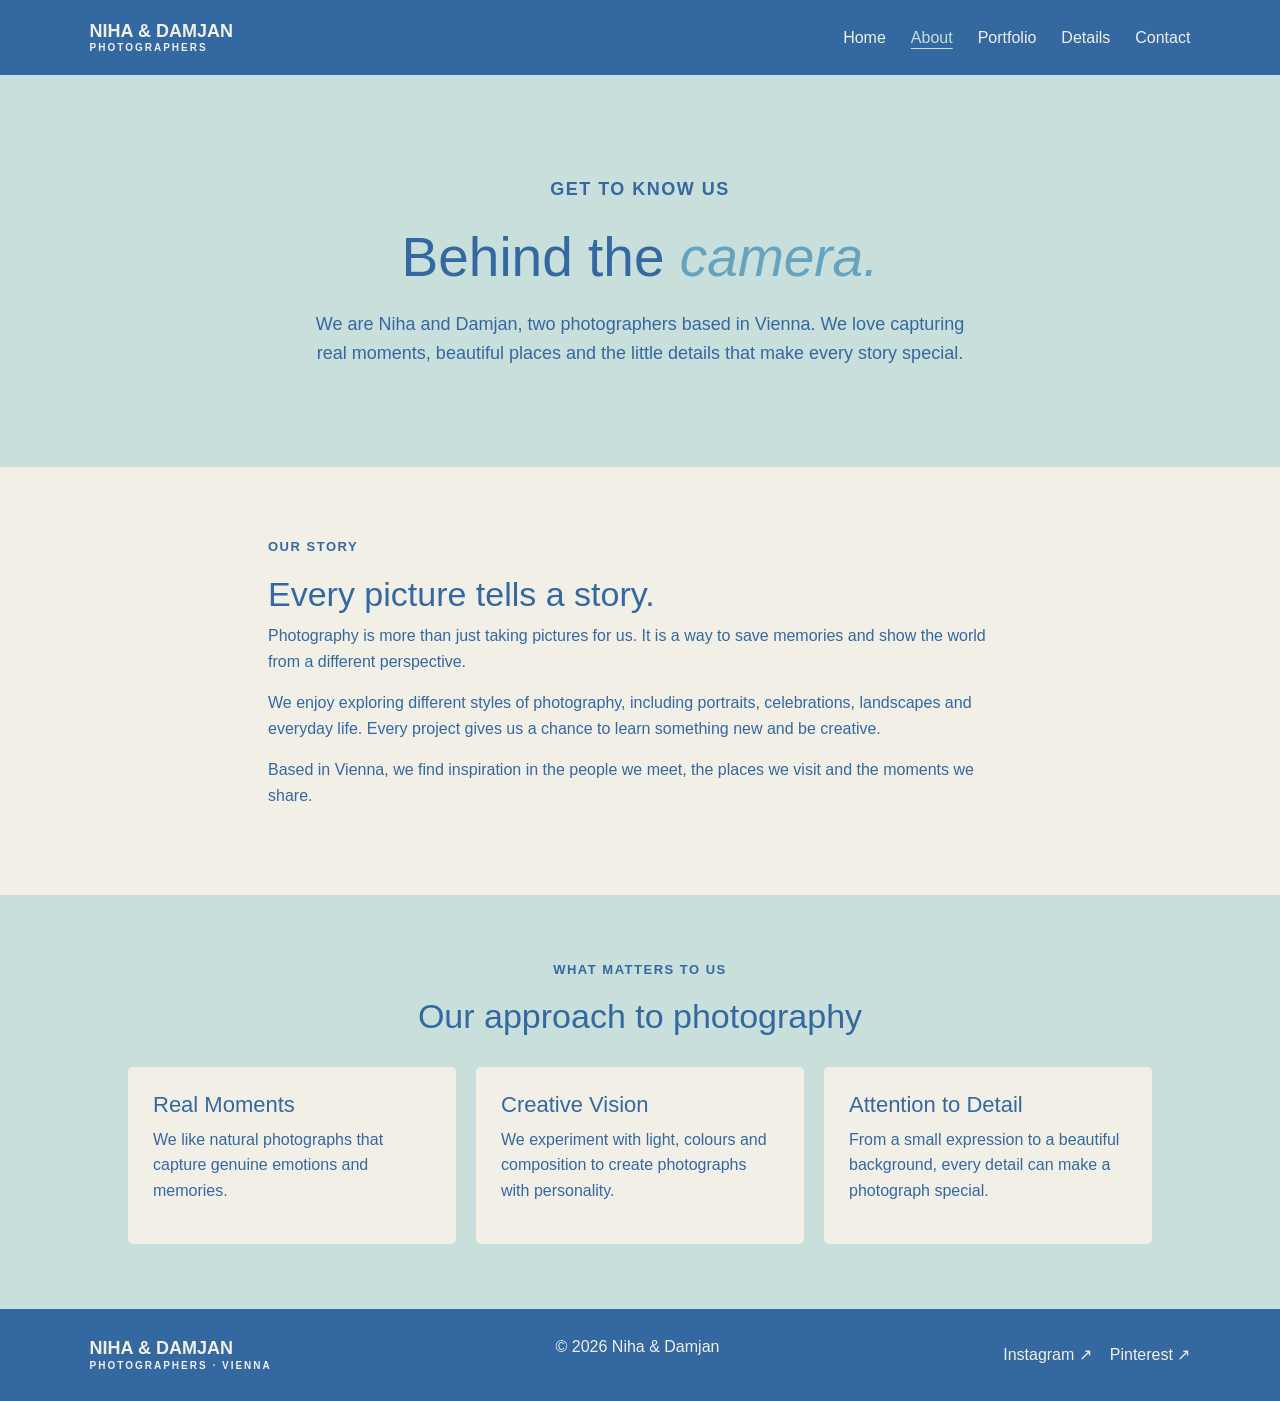
==== about.html @ a1434d67 "change of design" ====
<!doctype html>
<html lang="en">
  <head>
    <meta charset="UTF-8" />
    <meta name="viewport" content="width=device-width, initial-scale=1.0" />
    <meta
      name="description"
      content="Learn more about Niha and Damjan, photographers based in Vienna."
    />
    <title>About Us | Niha &amp; Damjan</title>

    <link
      href="https://cdn.jsdelivr.net/npm/bootstrap@5.3.8/dist/css/bootstrap.min.css"
      rel="stylesheet"
      integrity="sha384-sRIl4kxILFvY47J16cr9ZwB07vP4J8+LH7qKQnuqkuIAvNWLzeN8tE5YBujZqJLB"
      crossorigin="anonymous"
    />

    <link rel="stylesheet" href="css/styles.css" />
    <link rel="stylesheet" href="css/about.css" />
  </head>

  <body id="top">
    <!-- Header -->
    <header class="site-header">
      <a class="logo" href="index.html" aria-label="Niha and Damjan home">
        NIHA &amp; DAMJAN
        <span>PHOTOGRAPHERS</span>
      </a>

      <button
        class="menu-toggle"
        type="button"
        aria-label="Open navigation"
        aria-expanded="false"
        aria-controls="main-nav"
      >
        <span></span>
        <span></span>
        <span></span>
      </button>

      <nav class="main-nav" id="main-nav" aria-label="Main navigation">
        <a href="index.html">Home</a>
        <a href="about.html" aria-current="page">About</a>
        <a href="portfolio.html">Portfolio</a>
        <a href="details.html">Details</a>
        <a href="contact.html">Contact</a>
      </nav>
    </header>

    <main>
      <!-- About Hero -->
      <section class="about-hero">
        <p class="eyebrow">Get to know us</p>
        <h1>Behind the <em>camera.</em></h1>
        <p>
          We are Niha and Damjan, two photographers based in Vienna. We love
          capturing real moments, beautiful places and the little details that
          make every story special.
        </p>
      </section>

      <!-- Our Story -->
      <section class="our-story">
        <div class="story-text">
          <p class="eyebrow">Our story</p>
          <h2>Every picture tells a story.</h2>

          <p>
            Photography is more than just taking pictures for us. It is a way to
            save memories and show the world from a different perspective.
          </p>

          <p>
            We enjoy exploring different styles of photography, including
            portraits, celebrations, landscapes and everyday life. Every project
            gives us a chance to learn something new and be creative.
          </p>

          <p>
            Based in Vienna, we find inspiration in the people we meet, the
            places we visit and the moments we share.
          </p>
        </div>
      </section>

      <!-- Our Approach -->
      <section class="our-approach">
        <p class="eyebrow">What matters to us</p>
        <h2>Our approach to photography</h2>

        <div class="approach-grid">
          <article class="approach-card">
            <h3>Real Moments</h3>
            <p>
              We like natural photographs that capture genuine emotions and
              memories.
            </p>
          </article>

          <article class="approach-card">
            <h3>Creative Vision</h3>
            <p>
              We experiment with light, colours and composition to create
              photographs with personality.
            </p>
          </article>

          <article class="approach-card">
            <h3>Attention to Detail</h3>
            <p>
              From a small expression to a beautiful background, every detail
              can make a photograph special.
            </p>
          </article>
        </div>
      </section>
    </main>

    <!-- Footer -->
    <footer class="site-footer">
      <a class="logo" href="#top">
        NIHA &amp; DAMJAN
        <span>PHOTOGRAPHERS · VIENNA</span>
      </a>

      <p>&copy; 2026 Niha &amp; Damjan</p>

      <div class="social-links">
        <a href="https://instagram.com/" target="_blank" rel="noreferrer">
          Instagram ↗
        </a>
        <a href="https://pinterest.com/" target="_blank" rel="noreferrer">
          Pinterest ↗
        </a>
      </div>
    </footer>

    <script
      src="https://cdn.jsdelivr.net/npm/bootstrap@5.3.8/dist/js/bootstrap.bundle.min.js"
      integrity="sha384-FKyoEForCGlyvwx9Hj09JcYn3nv7wiPVlz7YYwJrWVcXK/BmnVDxM+D2scQbITxI"
      crossorigin="anonymous"
    ></script>
    <script src="js/script.js"></script>
  </body>
</html>
---- css/styles.css ----
:root {
  --dark-blue: #3368a0;
  --light-blue: #66a3bf;
  --pale-mint: #c8dfdb;
  --warm-white: #f2efe7;
}

* {
  box-sizing: border-box;
}

html {
  scroll-behavior: smooth;
}

body {
  margin: 0;
  background-color: var(--warm-white);
  color: var(--dark-blue);
  font-family: Arial, sans-serif;
  line-height: 1.6;
}

a {
  color: inherit;
  text-decoration: none;
}

img {
  display: block;
  max-width: 100%;
}

/* Header and navigation */

.site-header {
  min-height: 75px;
  padding: 14px 7%;
  background-color: var(--dark-blue);
  color: var(--warm-white);
  display: flex;
  align-items: center;
  justify-content: space-between;
}

.logo {
  font-size: 18px;
  font-weight: bold;
  line-height: 1.2;
}

.logo span {
  display: block;
  font-size: 10px;
  letter-spacing: 2px;
}

.main-nav {
  display: flex;
  align-items: center;
  gap: 25px;
}

.main-nav a:hover,
.main-nav a[aria-current="page"] {
  color: var(--pale-mint);
  text-decoration: underline;
  text-underline-offset: 5px;
}

.menu-toggle {
  display: none;
  padding: 8px;
  background: transparent;
  border: 1px solid var(--warm-white);
  cursor: pointer;
}

.menu-toggle span {
  display: block;
  width: 23px;
  height: 2px;
  margin: 5px 0;
  background-color: var(--warm-white);
}

/* Hero section */

.hero {
  min-height: 560px;
  position: relative;
  display: flex;
  align-items: center;
  justify-content: center;
  padding: 70px 10%;
  overflow: hidden;
  background-color: var(--dark-blue);
  color: var(--warm-white);
}

.hero-image {
  position: absolute;
  inset: 0;
  width: 100%;
  height: 100%;
  object-fit: cover;
  opacity: 0.48;
}

.hero-content {
  position: relative;
  max-width: 600px;
  text-align: center;
}

.eyebrow {
  color: var(--dark-blue);
  font-size: 13px;
  font-weight: bold;
  letter-spacing: 1.5px;
  text-transform: uppercase;
}

.hero .eyebrow {
  color: var(--pale-mint);
}

.hero h1 {
  margin: 15px 0;
  font-size: clamp(40px, 7vw, 76px);
  line-height: 1.05;
}

.hero h1 em {
  color: var(--pale-mint);
}

.hero-intro {
  max-width: 500px;
  font-size: 18px;
}

.button {
  display: inline-block;
  margin-top: 15px;
  padding: 12px 20px;
  background-color: var(--light-blue);
  color: #173a55;
  font-weight: bold;
  border-radius: 4px;
}

.button:hover {
  background-color: var(--pale-mint);
}

/* About preview */

.about-preview {
  padding: 70px 10%;
  display: flex;
  align-items: center;
  gap: 45px;
}

.about-photo,
.about-copy {
  flex: 1;
}

.about-photo img {
  width: 100%;
  max-height: 430px;
  object-fit: cover;
  border-radius: 5px;
}

.about-copy h2 {
  font-size: 34px;
  line-height: 1.2;
}

.text-link {
  font-weight: bold;
}

.text-link:hover {
  text-decoration: underline;
}

/* Featured work */

.featured-work {
  padding: 65px 10%;
  background-color: var(--pale-mint);
}

.section-heading {
  display: flex;
  align-items: center;
  justify-content: space-between;
  gap: 20px;
  margin-bottom: 25px;
}

.section-heading h2 {
  font-size: 34px;
  line-height: 1.2;
}

.work-grid {
  display: grid;
  grid-template-columns: repeat(3, 1fr);
  gap: 20px;
}

.work-card {
  background-color: var(--warm-white);
  border-radius: 5px;
  overflow: hidden;
}

.work-card img {
  width: 100%;
  height: 270px;
  object-fit: cover;
}

.work-card span {
  display: block;
  padding: 12px;
  font-weight: bold;
}

.work-card:hover img {
  opacity: 0.85;
}

/* Contact section */

.contact-callout {
  padding: 65px 10%;
  text-align: center;
}

.contact-callout h2 {
  font-size: 40px;
  line-height: 1.2;
}

.contact-callout h2 em {
  color: var(--light-blue);
}

/* Footer */

.site-footer {
  padding: 25px 7%;
  background-color: var(--dark-blue);
  color: var(--warm-white);
  display: flex;
  align-items: center;
  justify-content: space-between;
  gap: 20px;
}

.social-links {
  display: flex;
  gap: 18px;
}

.social-links a:hover {
  color: var(--pale-mint);
}

/* Mobile layout */

@media (max-width: 700px) {
  .site-header {
    flex-wrap: wrap;
  }

  .menu-toggle {
    display: block;
  }

  .main-nav {
    display: none;
    width: 100%;
    padding: 15px 0 5px;
    flex-direction: column;
    align-items: flex-start;
    gap: 12px;
  }

  .main-nav.show {
    display: flex;
  }

  .hero {
    min-height: 500px;
    padding: 55px 7%;
  }

  .about-preview {
    padding: 45px 7%;
    flex-direction: column;
  }

  .featured-work {
    padding: 45px 7%;
  }

  .section-heading {
    align-items: flex-start;
    flex-direction: column;
  }

  .work-grid {
    grid-template-columns: 1fr;
  }

  .work-card img {
    height: 250px;
  }

  .site-footer {
    align-items: flex-start;
    flex-direction: column;
  }

  .social-links {
    flex-wrap: wrap;
  }
}
---- css/about.css ----
/* About hero */

.about-hero {
  padding: 80px 10%;
  text-align: center;
  background-color: var(--pale-mint);
}

.about-hero h1 {
  font-size: 55px;
  margin: 15px 0;
}

.about-hero h1 em {
  color: var(--light-blue);
}

.about-hero p {
  max-width: 650px;
  margin: 20px auto;
  font-size: 18px;
}

/* Our story */

.our-story {
  max-width: 1000px;
  margin: auto;
  padding: 70px 10%;
}

.story-text {
  max-width: 750px;
  margin: auto;
}

.story-text h2,
.our-approach h2 {
  font-size: 34px;
}

/* Our approach */

.our-approach {
  padding: 65px 10%;
  text-align: center;
  background-color: var(--pale-mint);
}

.approach-grid {
  display: grid;
  grid-template-columns: repeat(3, 1fr);
  gap: 20px;
  margin-top: 30px;
  text-align: left;
}

.approach-card {
  padding: 25px;
  background-color: var(--warm-white);
  border-radius: 5px;
}

.approach-card h3 {
  font-size: 22px;
}

/* Mobile layout */

@media (max-width: 700px) {
  .about-hero,
  .our-story,
  .our-approach {
    padding: 45px 7%;
  }

  .about-hero h1 {
    font-size: 40px;
  }

  .story-text h2,
  .our-approach h2 {
    font-size: 30px;
  }

  .approach-grid {
    grid-template-columns: 1fr;
  }
}
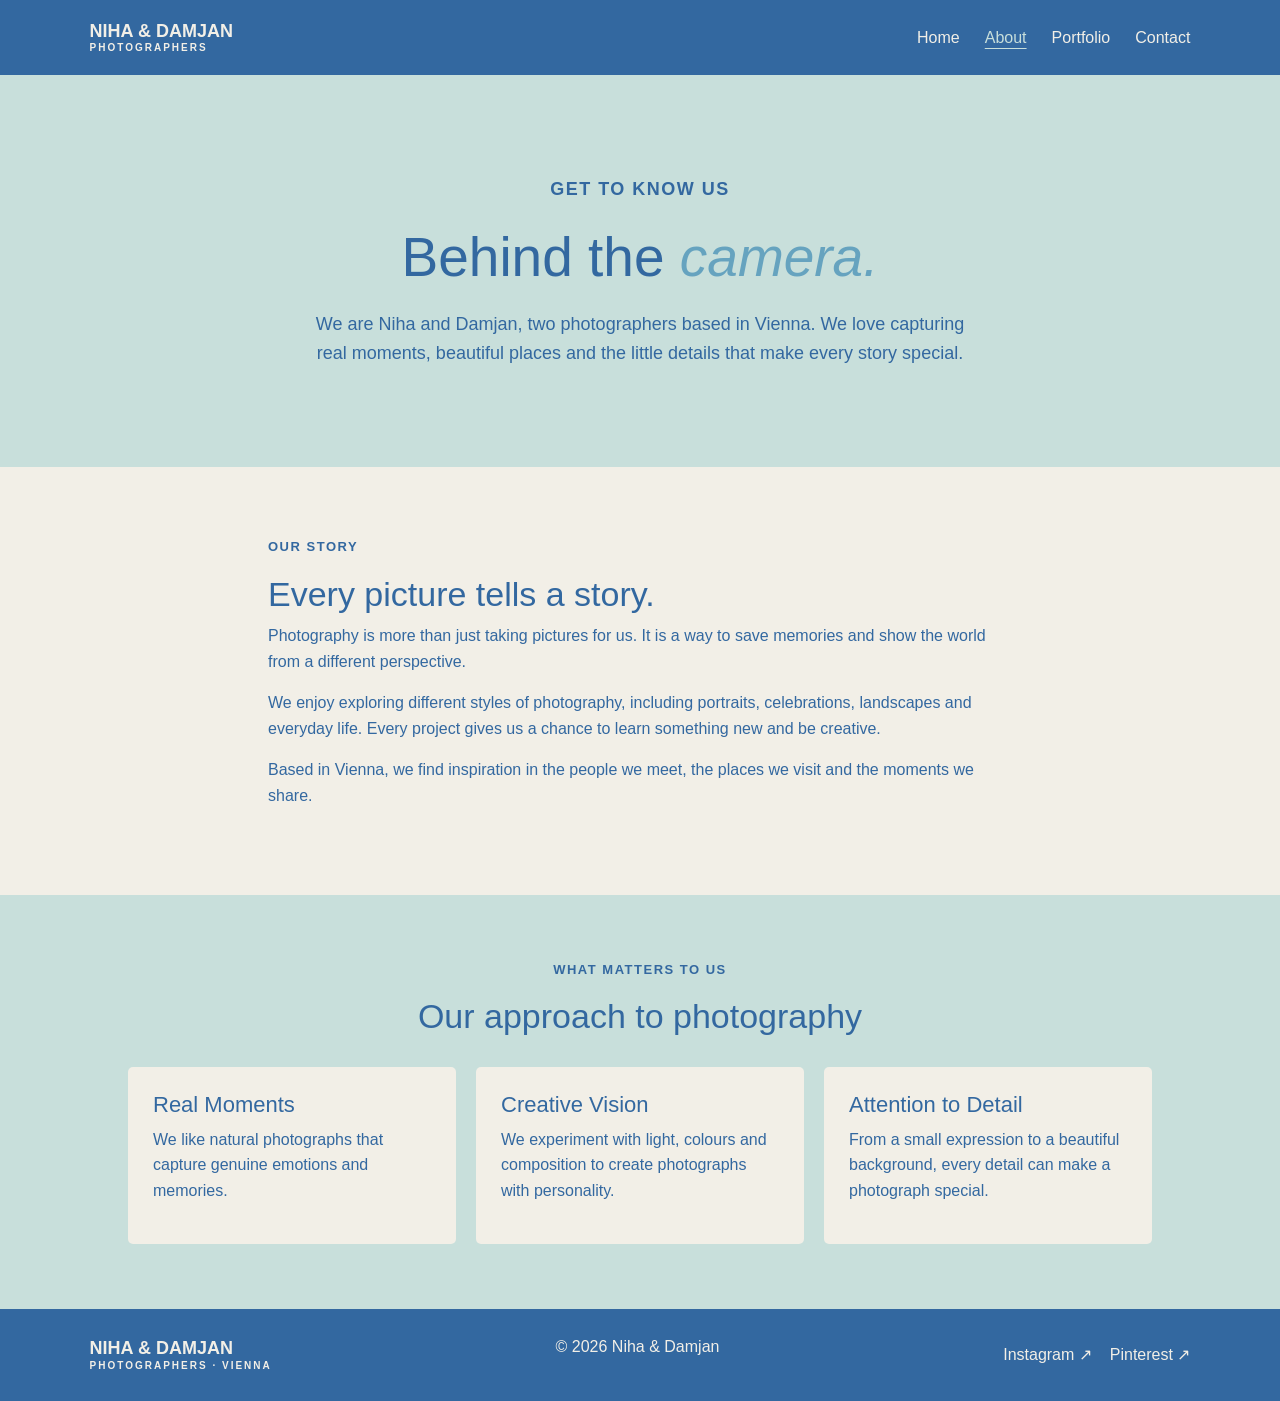
==== commit 0a501f97: "Creation of Details.html and details.js" ====
--- a/about.html
+++ b/about.html
@@ -1,147 +1,134 @@
 <!doctype html>
 <html lang="en">
-  <head>
-    <meta charset="UTF-8" />
-    <meta name="viewport" content="width=device-width, initial-scale=1.0" />
-    <meta
-      name="description"
-      content="Learn more about Niha and Damjan, photographers based in Vienna."
-    />
-    <title>About Us | Niha &amp; Damjan</title>
 
-    <link
-      href="https://cdn.jsdelivr.net/npm/bootstrap@5.3.8/dist/css/bootstrap.min.css"
-      rel="stylesheet"
-      integrity="sha384-sRIl4kxILFvY47J16cr9ZwB07vP4J8+LH7qKQnuqkuIAvNWLzeN8tE5YBujZqJLB"
-      crossorigin="anonymous"
-    />
+<head>
+  <meta charset="UTF-8" />
+  <meta name="viewport" content="width=device-width, initial-scale=1.0" />
+  <meta name="description" content="Learn more about Niha and Damjan, photographers based in Vienna." />
+  <title>About Us | Niha &amp; Damjan</title>
 
-    <link rel="stylesheet" href="css/styles.css" />
-    <link rel="stylesheet" href="css/about.css" />
-  </head>
+  <link href="https://cdn.jsdelivr.net/npm/bootstrap@5.3.8/dist/css/bootstrap.min.css" rel="stylesheet"
+    integrity="sha384-sRIl4kxILFvY47J16cr9ZwB07vP4J8+LH7qKQnuqkuIAvNWLzeN8tE5YBujZqJLB" crossorigin="anonymous" />
 
-  <body id="top">
-    <!-- Header -->
-    <header class="site-header">
-      <a class="logo" href="index.html" aria-label="Niha and Damjan home">
-        NIHA &amp; DAMJAN
-        <span>PHOTOGRAPHERS</span>
+  <link rel="stylesheet" href="css/styles.css" />
+  <link rel="stylesheet" href="css/about.css" />
+</head>
+
+<body id="top">
+  <!-- Header -->
+  <header class="site-header">
+    <a class="logo" href="index.html" aria-label="Niha and Damjan home">
+      NIHA &amp; DAMJAN
+      <span>PHOTOGRAPHERS</span>
+    </a>
+
+    <button class="menu-toggle" type="button" aria-label="Open navigation" aria-expanded="false"
+      aria-controls="main-nav">
+      <span></span>
+      <span></span>
+      <span></span>
+    </button>
+
+    <nav class="main-nav" id="main-nav" aria-label="Main navigation">
+      <a href="index.html">Home</a>
+      <a href="about.html" aria-current="page">About</a>
+      <a href="portfolio.html">Portfolio</a>
+      <a href="contact.html">Contact</a>
+    </nav>
+  </header>
+
+  <main>
+    <!-- About Hero -->
+    <section class="about-hero">
+      <p class="eyebrow">Get to know us</p>
+      <h1>Behind the <em>camera.</em></h1>
+      <p>
+        We are Niha and Damjan, two photographers based in Vienna. We love
+        capturing real moments, beautiful places and the little details that
+        make every story special.
+      </p>
+    </section>
+
+    <!-- Our Story -->
+    <section class="our-story">
+      <div class="story-text">
+        <p class="eyebrow">Our story</p>
+        <h2>Every picture tells a story.</h2>
+
+        <p>
+          Photography is more than just taking pictures for us. It is a way to
+          save memories and show the world from a different perspective.
+        </p>
+
+        <p>
+          We enjoy exploring different styles of photography, including
+          portraits, celebrations, landscapes and everyday life. Every project
+          gives us a chance to learn something new and be creative.
+        </p>
+
+        <p>
+          Based in Vienna, we find inspiration in the people we meet, the
+          places we visit and the moments we share.
+        </p>
+      </div>
+    </section>
+
+    <!-- Our Approach -->
+    <section class="our-approach">
+      <p class="eyebrow">What matters to us</p>
+      <h2>Our approach to photography</h2>
+
+      <div class="approach-grid">
+        <article class="approach-card">
+          <h3>Real Moments</h3>
+          <p>
+            We like natural photographs that capture genuine emotions and
+            memories.
+          </p>
+        </article>
+
+        <article class="approach-card">
+          <h3>Creative Vision</h3>
+          <p>
+            We experiment with light, colours and composition to create
+            photographs with personality.
+          </p>
+        </article>
+
+        <article class="approach-card">
+          <h3>Attention to Detail</h3>
+          <p>
+            From a small expression to a beautiful background, every detail
+            can make a photograph special.
+          </p>
+        </article>
+      </div>
+    </section>
+  </main>
+
+  <!-- Footer -->
+  <footer class="site-footer">
+    <a class="logo" href="#top">
+      NIHA &amp; DAMJAN
+      <span>PHOTOGRAPHERS · VIENNA</span>
+    </a>
+
+    <p>&copy; 2026 Niha &amp; Damjan</p>
+
+    <div class="social-links">
+      <a href="https://instagram.com/" target="_blank" rel="noreferrer">
+        Instagram ↗
       </a>
+      <a href="https://pinterest.com/" target="_blank" rel="noreferrer">
+        Pinterest ↗
+      </a>
+    </div>
+  </footer>
 
-      <button
-        class="menu-toggle"
-        type="button"
-        aria-label="Open navigation"
-        aria-expanded="false"
-        aria-controls="main-nav"
-      >
-        <span></span>
-        <span></span>
-        <span></span>
-      </button>
+  <script src="https://cdn.jsdelivr.net/npm/bootstrap@5.3.8/dist/js/bootstrap.bundle.min.js"
+    integrity="sha384-FKyoEForCGlyvwx9Hj09JcYn3nv7wiPVlz7YYwJrWVcXK/BmnVDxM+D2scQbITxI"
+    crossorigin="anonymous"></script>
+  <script src="js/script.js"></script>
+</body>
 
-      <nav class="main-nav" id="main-nav" aria-label="Main navigation">
-        <a href="index.html">Home</a>
-        <a href="about.html" aria-current="page">About</a>
-        <a href="portfolio.html">Portfolio</a>
-        <a href="details.html">Details</a>
-        <a href="contact.html">Contact</a>
-      </nav>
-    </header>
-
-    <main>
-      <!-- About Hero -->
-      <section class="about-hero">
-        <p class="eyebrow">Get to know us</p>
-        <h1>Behind the <em>camera.</em></h1>
-        <p>
-          We are Niha and Damjan, two photographers based in Vienna. We love
-          capturing real moments, beautiful places and the little details that
-          make every story special.
-        </p>
-      </section>
-
-      <!-- Our Story -->
-      <section class="our-story">
-        <div class="story-text">
-          <p class="eyebrow">Our story</p>
-          <h2>Every picture tells a story.</h2>
-
-          <p>
-            Photography is more than just taking pictures for us. It is a way to
-            save memories and show the world from a different perspective.
-          </p>
-
-          <p>
-            We enjoy exploring different styles of photography, including
-            portraits, celebrations, landscapes and everyday life. Every project
-            gives us a chance to learn something new and be creative.
-          </p>
-
-          <p>
-            Based in Vienna, we find inspiration in the people we meet, the
-            places we visit and the moments we share.
-          </p>
-        </div>
-      </section>
-
-      <!-- Our Approach -->
-      <section class="our-approach">
-        <p class="eyebrow">What matters to us</p>
-        <h2>Our approach to photography</h2>
-
-        <div class="approach-grid">
-          <article class="approach-card">
-            <h3>Real Moments</h3>
-            <p>
-              We like natural photographs that capture genuine emotions and
-              memories.
-            </p>
-          </article>
-
-          <article class="approach-card">
-            <h3>Creative Vision</h3>
-            <p>
-              We experiment with light, colours and composition to create
-              photographs with personality.
-            </p>
-          </article>
-
-          <article class="approach-card">
-            <h3>Attention to Detail</h3>
-            <p>
-              From a small expression to a beautiful background, every detail
-              can make a photograph special.
-            </p>
-          </article>
-        </div>
-      </section>
-    </main>
-
-    <!-- Footer -->
-    <footer class="site-footer">
-      <a class="logo" href="#top">
-        NIHA &amp; DAMJAN
-        <span>PHOTOGRAPHERS · VIENNA</span>
-      </a>
-
-      <p>&copy; 2026 Niha &amp; Damjan</p>
-
-      <div class="social-links">
-        <a href="https://instagram.com/" target="_blank" rel="noreferrer">
-          Instagram ↗
-        </a>
-        <a href="https://pinterest.com/" target="_blank" rel="noreferrer">
-          Pinterest ↗
-        </a>
-      </div>
-    </footer>
-
-    <script
-      src="https://cdn.jsdelivr.net/npm/bootstrap@5.3.8/dist/js/bootstrap.bundle.min.js"
-      integrity="sha384-FKyoEForCGlyvwx9Hj09JcYn3nv7wiPVlz7YYwJrWVcXK/BmnVDxM+D2scQbITxI"
-      crossorigin="anonymous"
-    ></script>
-    <script src="js/script.js"></script>
-  </body>
-</html>
+</html>
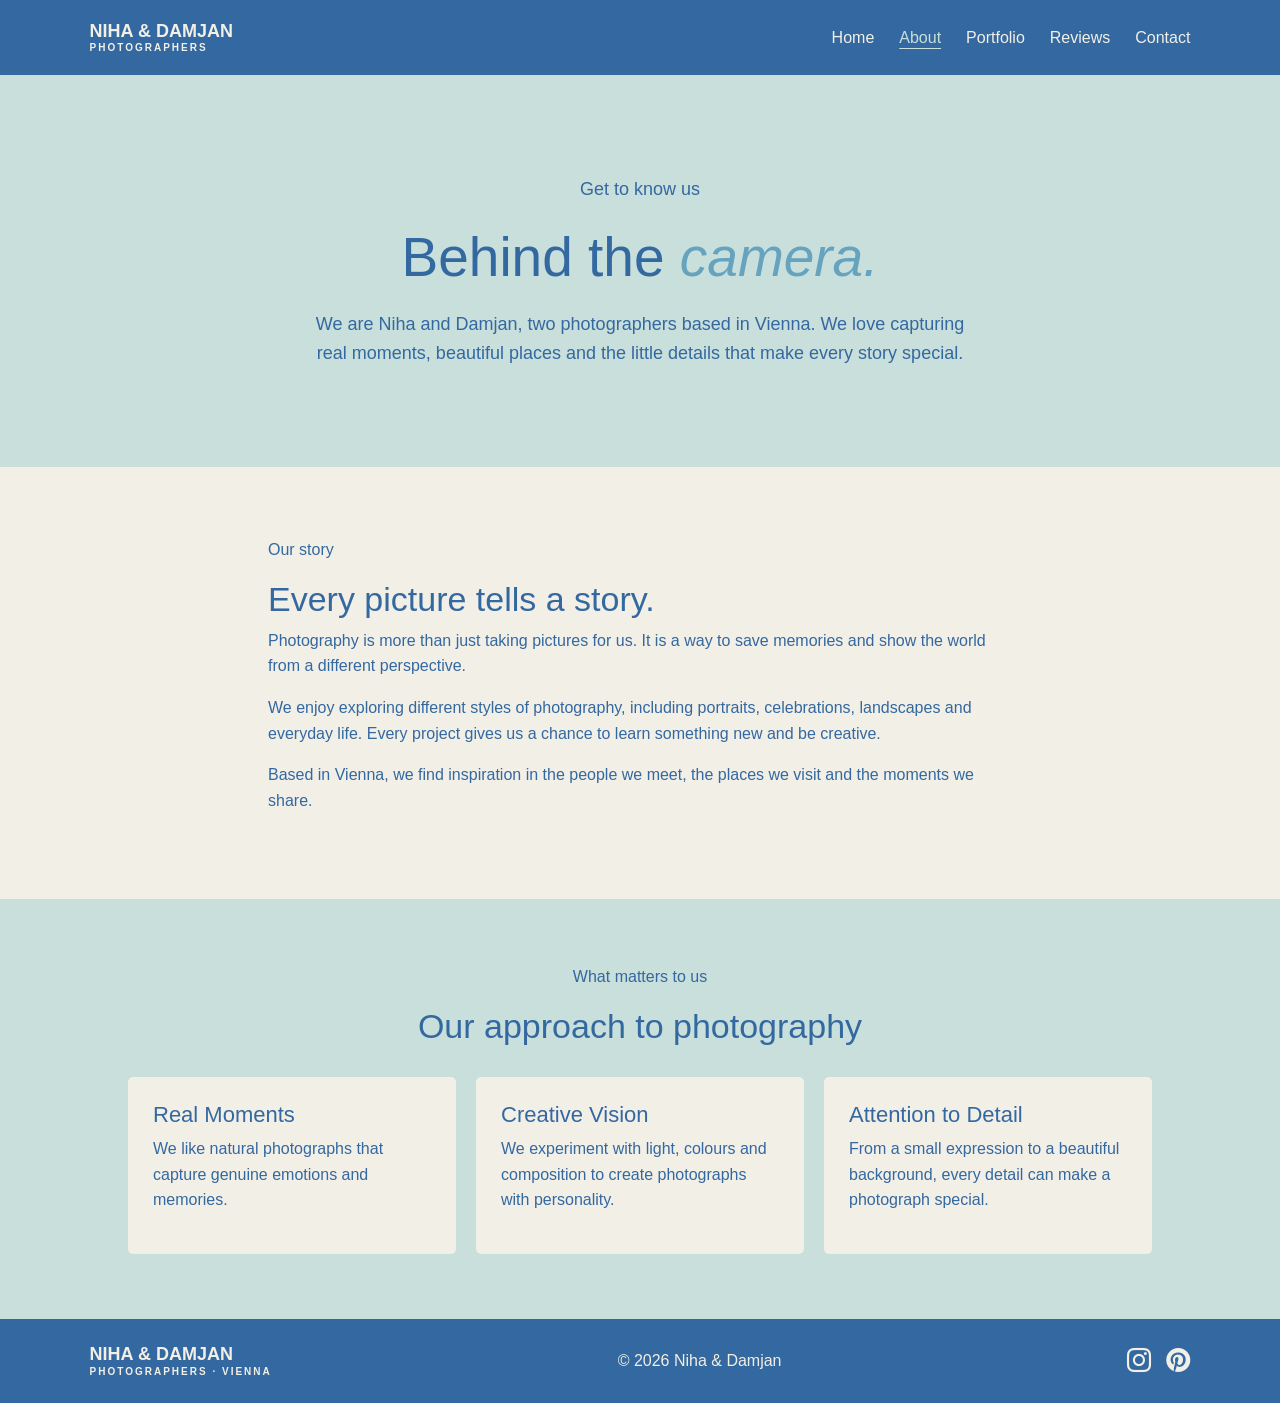
==== commit 0cf063fa: "Add portfolio category filters and improve page styling" ====
--- a/about.html
+++ b/about.html
@@ -1,134 +1,162 @@
 <!doctype html>
 <html lang="en">
+  <head>
+    <meta charset="UTF-8" />
+    <meta name="viewport" content="width=device-width, initial-scale=1.0" />
+    <meta
+      name="description"
+      content="Learn more about Niha and Damjan, photographers based in Vienna."
+    />
+    <title>About Us | Niha &amp; Damjan</title>
 
-<head>
-  <meta charset="UTF-8" />
-  <meta name="viewport" content="width=device-width, initial-scale=1.0" />
-  <meta name="description" content="Learn more about Niha and Damjan, photographers based in Vienna." />
-  <title>About Us | Niha &amp; Damjan</title>
+    <link
+      href="https://cdn.jsdelivr.net/npm/bootstrap@5.3.8/dist/css/bootstrap.min.css"
+      rel="stylesheet"
+      integrity="sha384-sRIl4kxILFvY47J16cr9ZwB07vP4J8+LH7qKQnuqkuIAvNWLzeN8tE5YBujZqJLB"
+      crossorigin="anonymous"
+    />
+    <link
+      rel="stylesheet"
+      href="https://cdn.jsdelivr.net/npm/bootstrap-icons@1.11.3/font/bootstrap-icons.min.css"
+    />
 
-  <link href="https://cdn.jsdelivr.net/npm/bootstrap@5.3.8/dist/css/bootstrap.min.css" rel="stylesheet"
-    integrity="sha384-sRIl4kxILFvY47J16cr9ZwB07vP4J8+LH7qKQnuqkuIAvNWLzeN8tE5YBujZqJLB" crossorigin="anonymous" />
+    <link rel="stylesheet" href="css/styles.css" />
+    <link rel="stylesheet" href="css/about.css" />
+  </head>
 
-  <link rel="stylesheet" href="css/styles.css" />
-  <link rel="stylesheet" href="css/about.css" />
-</head>
+  <body id="top">
+    <!-- Header -->
+    <header class="site-header">
+      <a class="logo" href="index.html" aria-label="Niha and Damjan home">
+        NIHA &amp; DAMJAN
+        <span>PHOTOGRAPHERS</span>
+      </a>
 
-<body id="top">
-  <!-- Header -->
-  <header class="site-header">
-    <a class="logo" href="index.html" aria-label="Niha and Damjan home">
-      NIHA &amp; DAMJAN
-      <span>PHOTOGRAPHERS</span>
-    </a>
+      <button
+        class="menu-toggle"
+        type="button"
+        aria-label="Open navigation"
+        aria-expanded="false"
+        aria-controls="main-nav"
+      >
+        <span></span>
+        <span></span>
+        <span></span>
+      </button>
 
-    <button class="menu-toggle" type="button" aria-label="Open navigation" aria-expanded="false"
-      aria-controls="main-nav">
-      <span></span>
-      <span></span>
-      <span></span>
-    </button>
+      <nav class="main-nav" id="main-nav" aria-label="Main navigation">
+        <a href="index.html">Home</a>
+        <a href="about.html" aria-current="page">About</a>
+        <a href="portfolio.html">Portfolio</a>
+        <a href="reviews.html">Reviews</a>
+        <a href="contact.html">Contact</a>
+      </nav>
+    </header>
 
-    <nav class="main-nav" id="main-nav" aria-label="Main navigation">
-      <a href="index.html">Home</a>
-      <a href="about.html" aria-current="page">About</a>
-      <a href="portfolio.html">Portfolio</a>
-      <a href="contact.html">Contact</a>
-    </nav>
-  </header>
+    <main>
+      <!-- About Hero -->
+      <section class="about-hero">
+        <p class="eyebrow">Get to know us</p>
+        <h1>Behind the <em>camera.</em></h1>
+        <p>
+          We are Niha and Damjan, two photographers based in Vienna. We love
+          capturing real moments, beautiful places and the little details that
+          make every story special.
+        </p>
+      </section>
 
-  <main>
-    <!-- About Hero -->
-    <section class="about-hero">
-      <p class="eyebrow">Get to know us</p>
-      <h1>Behind the <em>camera.</em></h1>
-      <p>
-        We are Niha and Damjan, two photographers based in Vienna. We love
-        capturing real moments, beautiful places and the little details that
-        make every story special.
-      </p>
-    </section>
+      <!-- Our Story -->
+      <section class="our-story">
+        <div class="story-text">
+          <p class="eyebrow">Our story</p>
+          <h2>Every picture tells a story.</h2>
 
-    <!-- Our Story -->
-    <section class="our-story">
-      <div class="story-text">
-        <p class="eyebrow">Our story</p>
-        <h2>Every picture tells a story.</h2>
+          <p>
+            Photography is more than just taking pictures for us. It is a way to
+            save memories and show the world from a different perspective.
+          </p>
 
-        <p>
-          Photography is more than just taking pictures for us. It is a way to
-          save memories and show the world from a different perspective.
-        </p>
+          <p>
+            We enjoy exploring different styles of photography, including
+            portraits, celebrations, landscapes and everyday life. Every project
+            gives us a chance to learn something new and be creative.
+          </p>
 
-        <p>
-          We enjoy exploring different styles of photography, including
-          portraits, celebrations, landscapes and everyday life. Every project
-          gives us a chance to learn something new and be creative.
-        </p>
+          <p>
+            Based in Vienna, we find inspiration in the people we meet, the
+            places we visit and the moments we share.
+          </p>
+        </div>
+      </section>
 
-        <p>
-          Based in Vienna, we find inspiration in the people we meet, the
-          places we visit and the moments we share.
-        </p>
+      <!-- Our Approach -->
+      <section class="our-approach">
+        <p class="eyebrow">What matters to us</p>
+        <h2>Our approach to photography</h2>
+
+        <div class="approach-grid">
+          <article class="approach-card">
+            <h3>Real Moments</h3>
+            <p>
+              We like natural photographs that capture genuine emotions and
+              memories.
+            </p>
+          </article>
+
+          <article class="approach-card">
+            <h3>Creative Vision</h3>
+            <p>
+              We experiment with light, colours and composition to create
+              photographs with personality.
+            </p>
+          </article>
+
+          <article class="approach-card">
+            <h3>Attention to Detail</h3>
+            <p>
+              From a small expression to a beautiful background, every detail
+              can make a photograph special.
+            </p>
+          </article>
+        </div>
+      </section>
+    </main>
+
+    <!-- Footer -->
+    <footer class="site-footer">
+      <a class="logo" href="#top">
+        NIHA &amp; DAMJAN
+        <span>PHOTOGRAPHERS · VIENNA</span>
+      </a>
+
+      <p>&copy; 2026 Niha &amp; Damjan</p>
+
+      <div class="social-links">
+        <a
+          href="https://instagram.com/"
+          target="_blank"
+          rel="noreferrer"
+          aria-label="Instagram"
+        >
+          <i class="bi bi-instagram"></i>
+        </a>
+
+        <a
+          href="https://pinterest.com/"
+          target="_blank"
+          rel="noreferrer"
+          aria-label="Pinterest"
+        >
+          <i class="bi bi-pinterest"></i>
+        </a>
       </div>
-    </section>
+    </footer>
 
-    <!-- Our Approach -->
-    <section class="our-approach">
-      <p class="eyebrow">What matters to us</p>
-      <h2>Our approach to photography</h2>
-
-      <div class="approach-grid">
-        <article class="approach-card">
-          <h3>Real Moments</h3>
-          <p>
-            We like natural photographs that capture genuine emotions and
-            memories.
-          </p>
-        </article>
-
-        <article class="approach-card">
-          <h3>Creative Vision</h3>
-          <p>
-            We experiment with light, colours and composition to create
-            photographs with personality.
-          </p>
-        </article>
-
-        <article class="approach-card">
-          <h3>Attention to Detail</h3>
-          <p>
-            From a small expression to a beautiful background, every detail
-            can make a photograph special.
-          </p>
-        </article>
-      </div>
-    </section>
-  </main>
-
-  <!-- Footer -->
-  <footer class="site-footer">
-    <a class="logo" href="#top">
-      NIHA &amp; DAMJAN
-      <span>PHOTOGRAPHERS · VIENNA</span>
-    </a>
-
-    <p>&copy; 2026 Niha &amp; Damjan</p>
-
-    <div class="social-links">
-      <a href="https://instagram.com/" target="_blank" rel="noreferrer">
-        Instagram ↗
-      </a>
-      <a href="https://pinterest.com/" target="_blank" rel="noreferrer">
-        Pinterest ↗
-      </a>
-    </div>
-  </footer>
-
-  <script src="https://cdn.jsdelivr.net/npm/bootstrap@5.3.8/dist/js/bootstrap.bundle.min.js"
-    integrity="sha384-FKyoEForCGlyvwx9Hj09JcYn3nv7wiPVlz7YYwJrWVcXK/BmnVDxM+D2scQbITxI"
-    crossorigin="anonymous"></script>
-  <script src="js/script.js"></script>
-</body>
-
-</html>+    <script
+      src="https://cdn.jsdelivr.net/npm/bootstrap@5.3.8/dist/js/bootstrap.bundle.min.js"
+      integrity="sha384-FKyoEForCGlyvwx9Hj09JcYn3nv7wiPVlz7YYwJrWVcXK/BmnVDxM+D2scQbITxI"
+      crossorigin="anonymous"
+    ></script>
+    <script src="js/script.js"></script>
+  </body>
+</html>
--- a/css/styles.css
+++ b/css/styles.css
@@ -87,7 +87,7 @@
 /* Hero section */
 
 .hero {
-  min-height: 560px;
+  min-height: 600px;
   position: relative;
   display: flex;
   align-items: center;
@@ -104,50 +104,51 @@
   width: 100%;
   height: 100%;
   object-fit: cover;
-  opacity: 0.48;
+  opacity: 0.35;
 }
 
 .hero-content {
   position: relative;
-  max-width: 600px;
+  max-width: 750px;
   text-align: center;
-}
-
-.eyebrow {
-  color: var(--dark-blue);
-  font-size: 13px;
-  font-weight: bold;
-  letter-spacing: 1.5px;
-  text-transform: uppercase;
 }
 
 .hero .eyebrow {
   color: var(--pale-mint);
+  font-size: 13px;
+  font-weight: bold;
+  letter-spacing: 2.5px;
+  text-transform: uppercase;
 }
 
 .hero h1 {
-  margin: 15px 0;
-  font-size: clamp(40px, 7vw, 76px);
-  line-height: 1.05;
+  margin: 22px 0;
+  font-size: clamp(42px, 6vw, 76px);
+  line-height: 1.12;
+  font-weight: 500;
 }
 
 .hero h1 em {
   color: var(--pale-mint);
+  font-weight: normal;
 }
 
 .hero-intro {
-  max-width: 500px;
-  font-size: 18px;
+  max-width: 520px;
+  margin: 0 auto;
+  font-size: 17px;
+  line-height: 1.8;
 }
 
 .button {
   display: inline-block;
-  margin-top: 15px;
-  padding: 12px 20px;
+  margin-top: 28px;
+  padding: 14px 24px;
   background-color: var(--light-blue);
   color: #173a55;
   font-weight: bold;
   border-radius: 4px;
+  transition: background-color 0.3s;
 }
 
 .button:hover {
@@ -155,24 +156,13 @@
 }
 
 /* About preview */
-
 .about-preview {
   padding: 70px 10%;
-  display: flex;
-  align-items: center;
-  gap: 45px;
-}
-
-.about-photo,
+}
+
 .about-copy {
-  flex: 1;
-}
-
-.about-photo img {
-  width: 100%;
-  max-height: 430px;
-  object-fit: cover;
-  border-radius: 5px;
+  max-width: 1000px;
+  margin: 0 auto;
 }
 
 .about-copy h2 {
@@ -224,6 +214,9 @@
   width: 100%;
   height: 270px;
   object-fit: cover;
+  transition:
+    opacity 0.3s,
+    transform 0.3s;
 }
 
 .work-card span {
@@ -234,6 +227,7 @@
 
 .work-card:hover img {
   opacity: 0.85;
+  transform: scale(1.03);
 }
 
 /* Contact section */
@@ -263,10 +257,22 @@
   justify-content: space-between;
   gap: 20px;
 }
-
+.site-footer p {
+  margin: 0;
+}
 .social-links {
   display: flex;
-  gap: 18px;
+  align-items: center;
+  gap: 15px;
+}
+
+.social-links a {
+  display: flex;
+  align-items: center;
+  justify-content: center;
+  color: var(--warm-white);
+  font-size: 24px;
+  line-height: 1;
 }
 
 .social-links a:hover {
@@ -276,7 +282,8 @@
 /* Mobile layout */
 
 @media (max-width: 700px) {
-  .site-header {
+  .site-header,
+  .site-footer {
     flex-wrap: wrap;
   }
 
@@ -287,7 +294,7 @@
   .main-nav {
     display: none;
     width: 100%;
-    padding: 15px 0 5px;
+    padding: 15px 0;
     flex-direction: column;
     align-items: flex-start;
     gap: 12px;
@@ -302,11 +309,11 @@
     padding: 55px 7%;
   }
 
-  .about-preview {
-    padding: 45px 7%;
+  .site-footer {
     flex-direction: column;
   }
 
+  .about-preview,
   .featured-work {
     padding: 45px 7%;
   }
@@ -323,13 +330,9 @@
   .work-card img {
     height: 250px;
   }
-
-  .site-footer {
-    align-items: flex-start;
-    flex-direction: column;
-  }
-
-  .social-links {
-    flex-wrap: wrap;
-  }
-}
+}
+.reviews-title {
+  text-transform: uppercase;
+  font-weight: 300;
+  letter-spacing: 4px;
+}
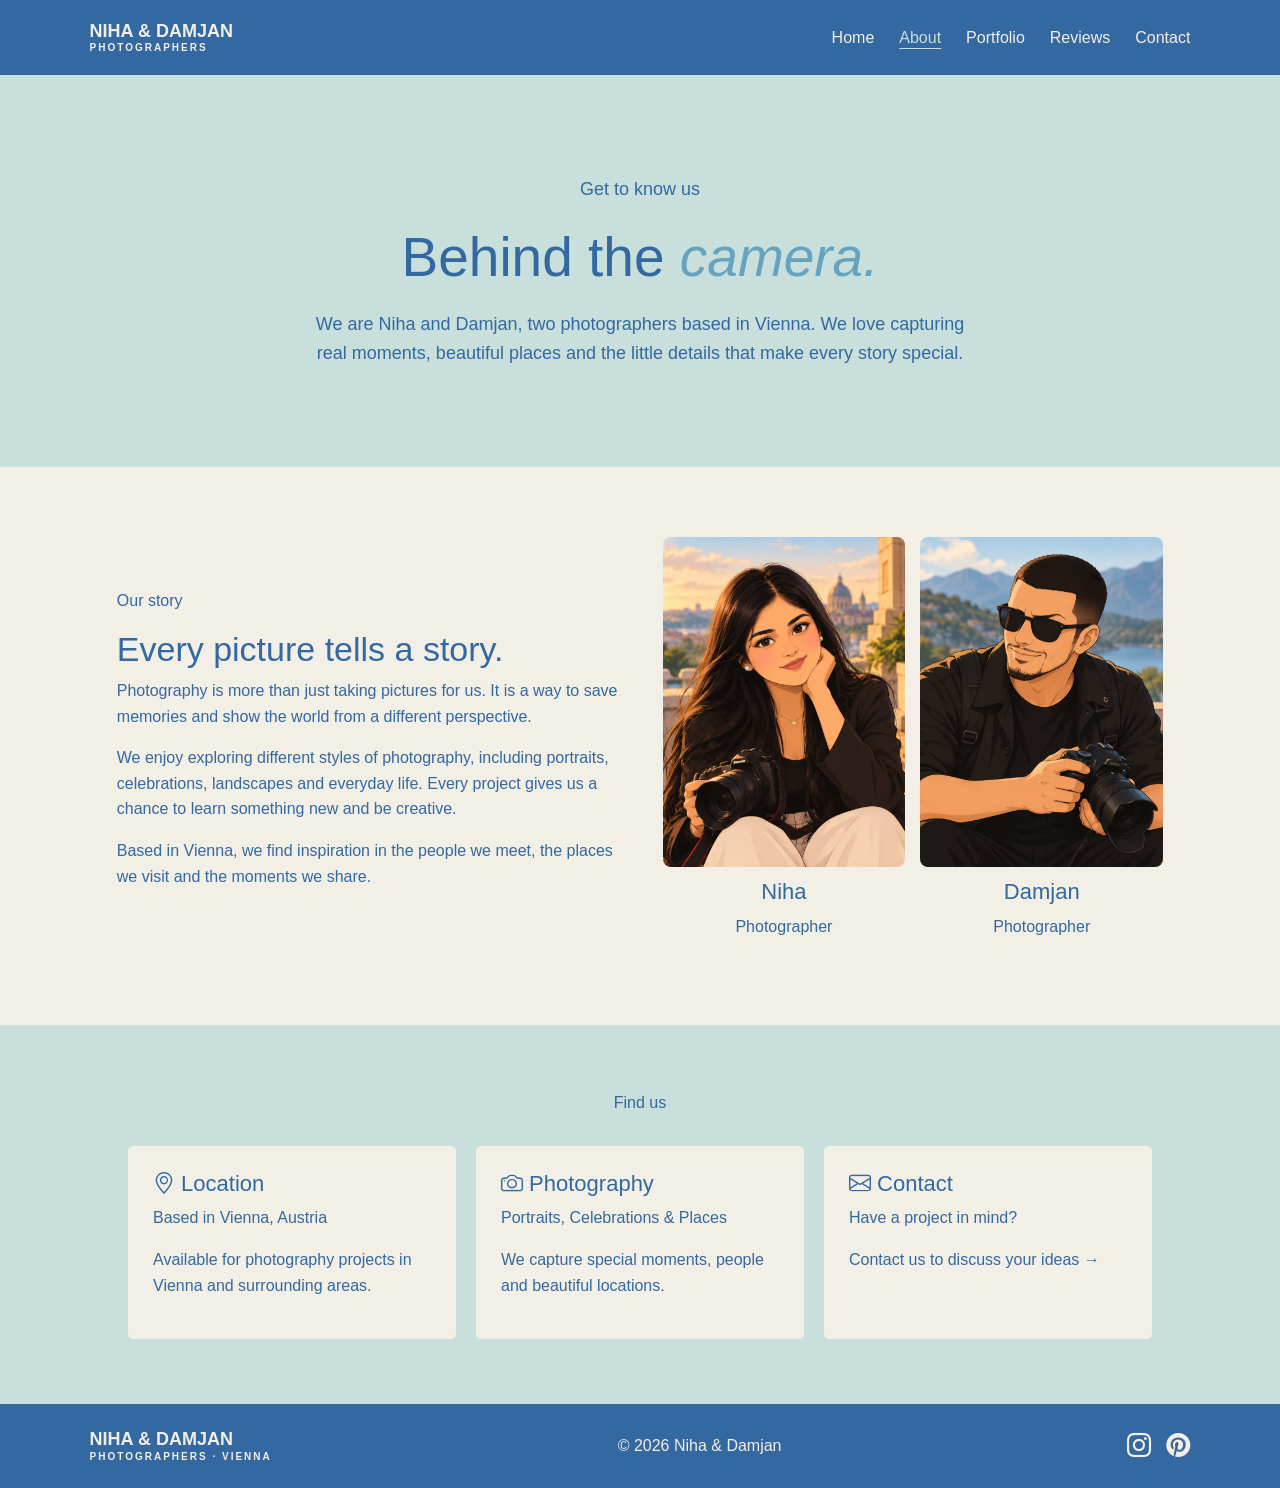
==== commit 5efc090c: "Add Photographer profiles and update about page details" ====
--- a/about.html
+++ b/about.html
@@ -67,55 +67,69 @@
 
       <!-- Our Story -->
       <section class="our-story">
-        <div class="story-text">
-          <p class="eyebrow">Our story</p>
-          <h2>Every picture tells a story.</h2>
+        <div class="story-content">
+          <div class="story-text">
+            <p class="eyebrow">Our story</p>
+            <h2>Every picture tells a story.</h2>
 
-          <p>
-            Photography is more than just taking pictures for us. It is a way to
-            save memories and show the world from a different perspective.
-          </p>
+            <p>
+              Photography is more than just taking pictures for us. It is a way
+              to save memories and show the world from a different perspective.
+            </p>
 
-          <p>
-            We enjoy exploring different styles of photography, including
-            portraits, celebrations, landscapes and everyday life. Every project
-            gives us a chance to learn something new and be creative.
-          </p>
+            <p>
+              We enjoy exploring different styles of photography, including
+              portraits, celebrations, landscapes and everyday life. Every
+              project gives us a chance to learn something new and be creative.
+            </p>
 
-          <p>
-            Based in Vienna, we find inspiration in the people we meet, the
-            places we visit and the moments we share.
-          </p>
+            <p>
+              Based in Vienna, we find inspiration in the people we meet, the
+              places we visit and the moments we share.
+            </p>
+          </div>
+
+          <div class="story-images">
+            <div class="photographer">
+              <img src="images/niha.jpg" alt="Niha, photographer" />
+              <h3>Niha</h3>
+              <p>Photographer</p>
+            </div>
+
+            <div class="photographer">
+              <img src="images/damjan.jpg" alt="Damjan, photographer" />
+              <h3>Damjan</h3>
+              <p>Photographer</p>
+            </div>
+          </div>
         </div>
       </section>
 
-      <!-- Our Approach -->
-      <section class="our-approach">
-        <p class="eyebrow">What matters to us</p>
-        <h2>Our approach to photography</h2>
+      <!-- Our Details -->
+      <section class="our-details">
+        <p class="eyebrow">Find us</p>
 
-        <div class="approach-grid">
-          <article class="approach-card">
-            <h3>Real Moments</h3>
+        <div class="details-grid">
+          <article class="details-card">
+            <h3><i class="bi bi-geo-alt"></i> Location</h3>
+            <p>Based in Vienna, Austria</p>
             <p>
-              We like natural photographs that capture genuine emotions and
-              memories.
+              Available for photography projects in Vienna and surrounding
+              areas.
             </p>
           </article>
 
-          <article class="approach-card">
-            <h3>Creative Vision</h3>
-            <p>
-              We experiment with light, colours and composition to create
-              photographs with personality.
-            </p>
+          <article class="details-card">
+            <h3><i class="bi bi-camera"></i> Photography</h3>
+            <p>Portraits, Celebrations & Places</p>
+            <p>We capture special moments, people and beautiful locations.</p>
           </article>
 
-          <article class="approach-card">
-            <h3>Attention to Detail</h3>
+          <article class="details-card">
+            <h3><i class="bi bi-envelope"></i> Contact</h3>
+            <p>Have a project in mind?</p>
             <p>
-              From a small expression to a beautiful background, every detail
-              can make a photograph special.
+              <a href="contact.html">Contact us to discuss your ideas →</a>
             </p>
           </article>
         </div>
--- a/css/styles.css
+++ b/css/styles.css
@@ -331,8 +331,3 @@
     height: 250px;
   }
 }
-.reviews-title {
-  text-transform: uppercase;
-  font-weight: 300;
-  letter-spacing: 4px;
-}
--- a/css/about.css
+++ b/css/about.css
@@ -24,14 +24,46 @@
 /* Our story */
 
 .our-story {
-  max-width: 1000px;
+  max-width: 1200px;
   margin: auto;
-  padding: 70px 10%;
+  padding: 70px 6%;
+}
+.story-content {
+  display: grid;
+  grid-template-columns: 1fr 1fr;
+  align-items: center;
+  gap: 45px;
 }
 
 .story-text {
-  max-width: 750px;
-  margin: auto;
+  max-width: 100%;
+}
+
+.story-images {
+  display: grid;
+  grid-template-columns: repeat(2, minmax(0, 1fr));
+  gap: 15px;
+}
+
+.photographer {
+  text-align: center;
+}
+
+.photographer img {
+  display: block;
+  width: 100%;
+  height: 330px;
+  object-fit: cover;
+  border-radius: 8px;
+}
+
+.photographer h3 {
+  margin-top: 12px;
+  font-size: 22px;
+}
+
+.photographer p {
+  color: var(--dark-blue);
 }
 
 .story-text h2,
@@ -39,15 +71,43 @@
   font-size: 34px;
 }
 
-/* Our approach */
+/* Hover effect for photographer pictures */
+.photographer {
+  transition: transform 0.3s ease;
+}
 
-.our-approach {
+.photographer img {
+  transition:
+    transform 0.4s ease,
+    box-shadow 0.4s ease;
+}
+
+.photographer:hover {
+  transform: translateY(-5px);
+}
+
+.photographer:hover img {
+  transform: scale(1.04);
+  box-shadow: 0 8px 20px rgba(0, 0, 0, 0.18);
+}
+
+.photographer h3 {
+  transition: color 0.3s ease;
+}
+
+.photographer:hover h3 {
+  color: var(--light-blue);
+}
+
+/* Our details */
+
+.our-details {
   padding: 65px 10%;
   text-align: center;
   background-color: var(--pale-mint);
 }
 
-.approach-grid {
+.details-grid {
   display: grid;
   grid-template-columns: repeat(3, 1fr);
   gap: 20px;
@@ -55,14 +115,22 @@
   text-align: left;
 }
 
-.approach-card {
+.details-card {
   padding: 25px;
   background-color: var(--warm-white);
   border-radius: 5px;
+  transition:
+    transform 0.3s ease,
+    box-shadow 0.3s ease;
 }
 
-.approach-card h3 {
+.details-card h3 {
   font-size: 22px;
+}
+
+.details-card:hover {
+  transform: translateY(-5px);
+  box-shadow: 0 8px 20px rgba(0, 0, 0, 0.12);
 }
 
 /* Mobile layout */
@@ -70,7 +138,7 @@
 @media (max-width: 700px) {
   .about-hero,
   .our-story,
-  .our-approach {
+  .our-details {
     padding: 45px 7%;
   }
 
@@ -79,11 +147,14 @@
   }
 
   .story-text h2,
-  .our-approach h2 {
+  .our-details h2 {
     font-size: 30px;
   }
+  .story-content {
+    grid-template-columns: 1fr;
+  }
 
-  .approach-grid {
+  .details-grid {
     grid-template-columns: 1fr;
   }
 }
